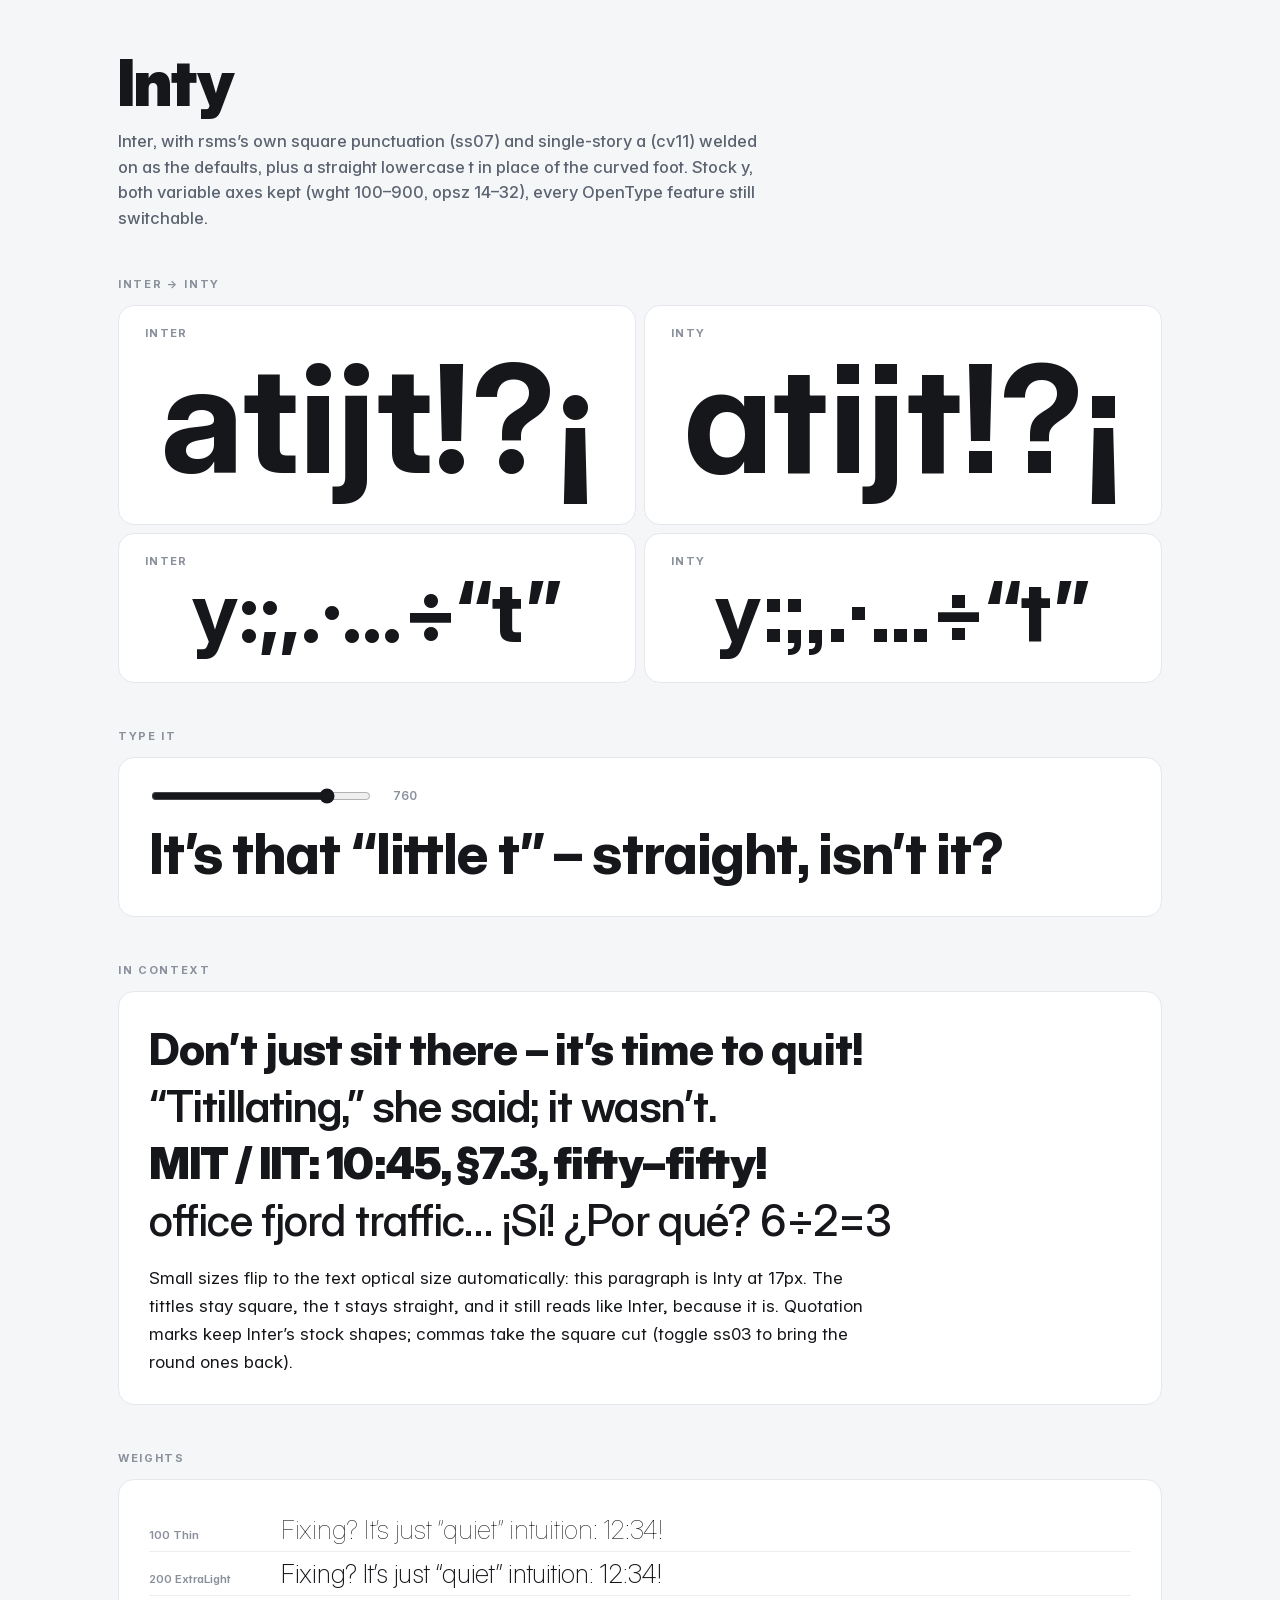
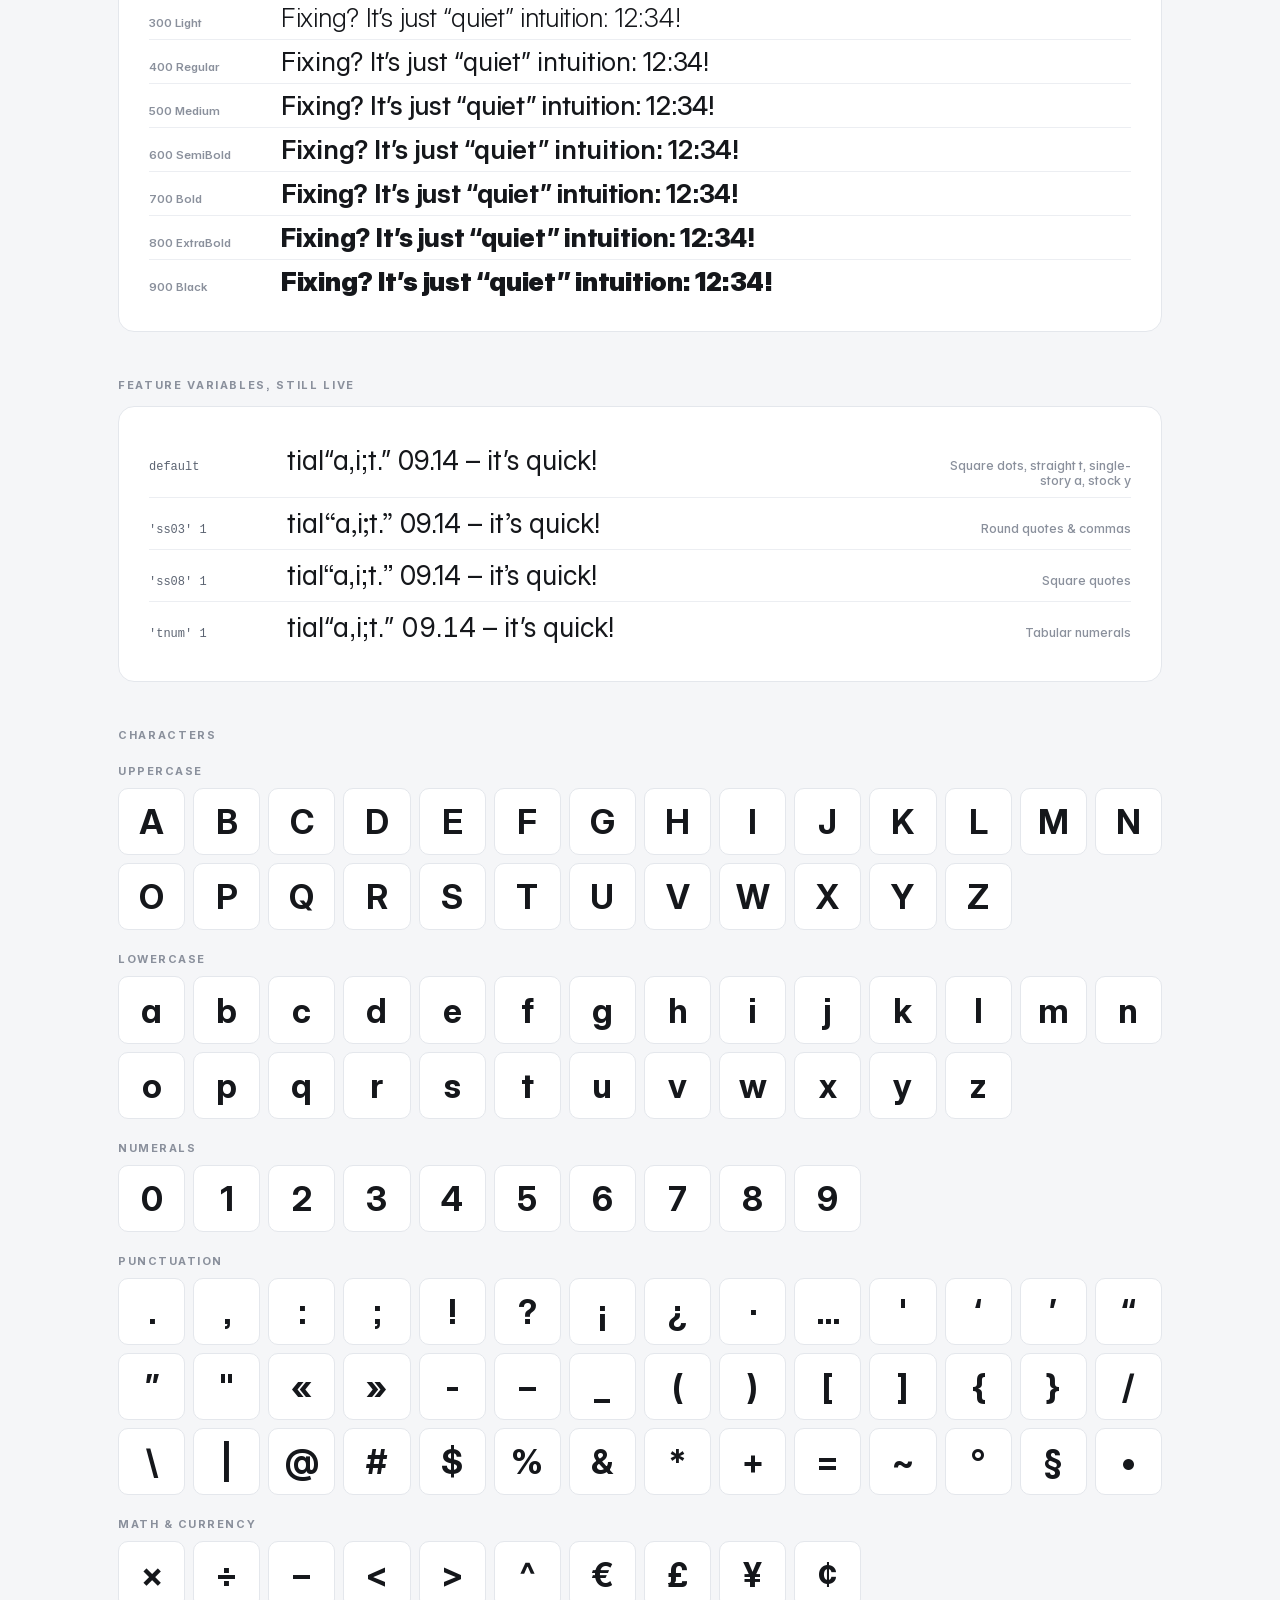
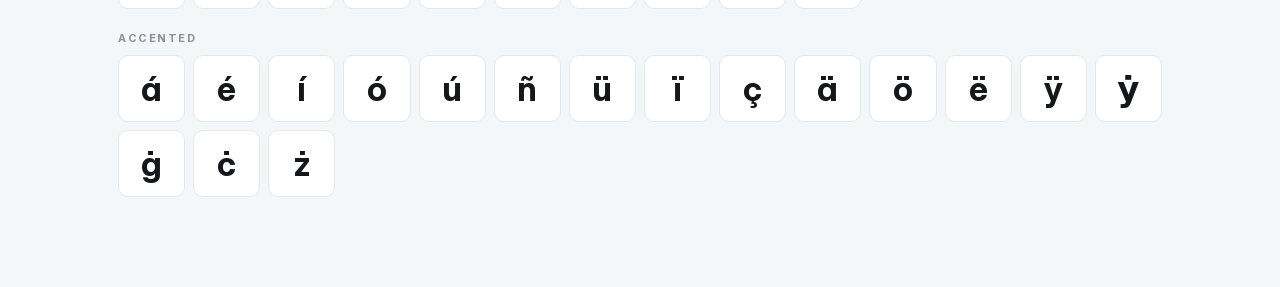
==== inty/index.html @ ab29db09 "Add Inty: variable Inter w/ ss07+cv11 frozen and straight t; update skill doc" ====
<!doctype html>
<html lang="en"><head><meta charset="utf-8">
<meta name="viewport" content="width=device-width,initial-scale=1">
<title>Inty — Inter, squared and straightened</title>
<style>
@font-face { font-family:"Inty"; font-style:normal; font-weight:100 900; src:url("[data-uri]") format("woff2"); }
@font-face { font-family:"InterStock"; font-style:normal; font-weight:100 900; src:url("[data-uri]") format("woff2"); }
*{box-sizing:border-box}
body{margin:0;background:#f5f6f8;color:#15171b;font-family:'Inty',system-ui,sans-serif;-webkit-font-smoothing:antialiased}
.wrap{max-width:1100px;margin:0 auto;padding:44px 28px 90px}
h1{font-weight:900;font-size:64px;letter-spacing:-.03em;margin:0}
.sub{color:#5c6472;font-weight:500;font-size:16.5px;margin:8px 0 0;max-width:660px;line-height:1.55}
.label{font-size:11px;letter-spacing:.15em;text-transform:uppercase;color:#8a909c;font-weight:700;margin:46px 0 14px}
.card{background:#fff;border:1px solid #e4e7ec;border-radius:16px;padding:28px 30px}
.cmp{display:grid;grid-template-columns:1fr 1fr;gap:8px}
.cmp>div{background:#fff;border:1px solid #e4e7ec;border-radius:16px;padding:20px 26px 26px;text-align:center}
.cmp .who{font-size:11px;letter-spacing:.12em;text-transform:uppercase;font-weight:700;color:#8a909c;text-align:left}
.huge{font-size:150px;line-height:1.05;font-weight:700;letter-spacing:.005em}
.inter{font-family:'InterStock',sans-serif}
.big-line{font-size:44px;font-weight:800;letter-spacing:-.02em;line-height:1.25;margin:2px 0}
.lrow{display:flex;align-items:baseline;gap:16px;padding:6px 0;border-bottom:1px solid #eceef2}
.lrow:last-child{border-bottom:0}
.lmeta{flex:0 0 116px;font-size:11.5px;color:#8a909c;font-weight:600}
.lsample{font-size:26px;letter-spacing:-.01em}
.glabel{font-size:11px;letter-spacing:.14em;text-transform:uppercase;color:#8a909c;font-weight:700;margin:22px 0 10px}
.grid{display:grid;grid-template-columns:repeat(auto-fill,minmax(64px,1fr));gap:8px}
.cell{background:#fff;border:1px solid #e4e7ec;border-radius:10px;aspect-ratio:1;display:flex;align-items:center;justify-content:center;font-size:34px;font-weight:700}
.frow{display:flex;align-items:baseline;gap:18px;padding:9px 0;border-bottom:1px solid #eceef2}
.frow:last-child{border-bottom:0}
.frow code{flex:0 0 120px;font-size:12px;color:#5c6472;font-family:ui-monospace,monospace}
.fsample{font-size:27px;flex:1}
.fdesc{font-size:12.5px;color:#8a909c;font-weight:500;text-align:right;flex:0 0 200px}
.pg{font-size:17px;line-height:1.65;font-weight:400;margin:0;max-width:72ch}
.playground{display:flex;gap:20px;align-items:center;margin-bottom:14px}
.playground input[type=range]{flex:0 0 220px;accent-color:#15171b}
#wv{font-size:12px;color:#8a909c;font-weight:600;flex:0 0 40px;font-variant-numeric:tabular-nums}
#play{font-size:56px;font-weight:760;border:0;outline:0;background:transparent;width:100%;font-family:'Inty';letter-spacing:-.02em;color:#15171b;padding:0}
@media(max-width:760px){.cmp{grid-template-columns:1fr}h1{font-size:44px}.huge{font-size:96px}}
</style></head>
<body><div class="wrap">
<h1>Inty</h1>
<p class="sub">Inter, with rsms&#8217;s own square punctuation (ss07) and single-story a (cv11) welded on as the defaults, plus a straight lowercase t in place of the curved foot. Stock y, both variable axes kept (wght 100&ndash;900, opsz 14&ndash;32), every OpenType feature still switchable.</p>

<div class="label">Inter &rarr; Inty</div>
<div class="cmp">
  <div><div class="who">Inter</div><div class="huge inter">atijt!?¡</div></div>
  <div><div class="who">Inty</div><div class="huge">atijt!?¡</div></div>
</div>
<div class="cmp" style="margin-top:8px">
  <div><div class="who">Inter</div><div class="huge inter" style="font-size:84px">y:;,.&middot;&hellip;&divide;“t”</div></div>
  <div><div class="who">Inty</div><div class="huge" style="font-size:84px">y:;,.&middot;&hellip;&divide;“t”</div></div>
</div>

<div class="label">Type it</div>
<div class="card">
  <div class="playground">
    <input type="range" id="w" min="100" max="900" value="760" step="10" oninput="p.style.fontWeight=this.value;wv.textContent=this.value">
    <span id="wv">760</span>
  </div>
  <input id="play" name="play" value="It’s that “little t” – straight, isn’t it?" spellcheck="false">
</div>
<script>const p=document.getElementById('play');</script>

<div class="label">In context</div>
<div class="card">
  <div class="big-line">Don’t just sit there – it’s time to quit!</div>
  <div class="big-line" style="font-weight:600">“Titillating,” she said; it wasn’t.</div>
  <div class="big-line" style="font-weight:900">MIT / IIT: 10:45, §7.3, fifty–fifty!</div>
  <div class="big-line" style="font-weight:500">office fjord traffic… ¡Sí! ¿Por qué? 6÷2=3</div>
  <p class="pg" style="margin-top:16px">Small sizes flip to the text optical size automatically: this paragraph is Inty at 17px. The tittles stay square, the t stays straight, and it still reads like Inter, because it is. Quotation marks keep Inter&#8217;s stock shapes; commas take the square cut (toggle ss03 to bring the round ones back).</p>
</div>

<div class="label">Weights</div>
<div class="card"><div class="lrow"><span class="lmeta">100 Thin</span>
    <span class="lsample" style="font-weight:100">Fixing? It’s just “quiet” intuition: 12:34!</span></div><div class="lrow"><span class="lmeta">200 ExtraLight</span>
    <span class="lsample" style="font-weight:200">Fixing? It’s just “quiet” intuition: 12:34!</span></div><div class="lrow"><span class="lmeta">300 Light</span>
    <span class="lsample" style="font-weight:300">Fixing? It’s just “quiet” intuition: 12:34!</span></div><div class="lrow"><span class="lmeta">400 Regular</span>
    <span class="lsample" style="font-weight:400">Fixing? It’s just “quiet” intuition: 12:34!</span></div><div class="lrow"><span class="lmeta">500 Medium</span>
    <span class="lsample" style="font-weight:500">Fixing? It’s just “quiet” intuition: 12:34!</span></div><div class="lrow"><span class="lmeta">600 SemiBold</span>
    <span class="lsample" style="font-weight:600">Fixing? It’s just “quiet” intuition: 12:34!</span></div><div class="lrow"><span class="lmeta">700 Bold</span>
    <span class="lsample" style="font-weight:700">Fixing? It’s just “quiet” intuition: 12:34!</span></div><div class="lrow"><span class="lmeta">800 ExtraBold</span>
    <span class="lsample" style="font-weight:800">Fixing? It’s just “quiet” intuition: 12:34!</span></div><div class="lrow"><span class="lmeta">900 Black</span>
    <span class="lsample" style="font-weight:900">Fixing? It’s just “quiet” intuition: 12:34!</span></div></div>

<div class="label">Feature variables, still live</div>
<div class="card"><div class="frow"><code>default</code>
    <span class="fsample" style="">tial“a,i;t.” 09.14 – it’s quick!</span>
    <span class="fdesc">Square dots, straight t, single-story a, stock y</span></div><div class="frow"><code>'ss03' 1</code>
    <span class="fsample" style="font-feature-settings:'ss03' 1">tial“a,i;t.” 09.14 – it’s quick!</span>
    <span class="fdesc">Round quotes &amp; commas</span></div><div class="frow"><code>'ss08' 1</code>
    <span class="fsample" style="font-feature-settings:'ss08' 1">tial“a,i;t.” 09.14 – it’s quick!</span>
    <span class="fdesc">Square quotes</span></div><div class="frow"><code>'tnum' 1</code>
    <span class="fsample" style="font-feature-settings:'tnum' 1">tial“a,i;t.” 09.14 – it’s quick!</span>
    <span class="fdesc">Tabular numerals</span></div></div>

<div class="label">Characters</div>
<div class="glabel">Uppercase</div><div class="grid"><div class="cell">A</div><div class="cell">B</div><div class="cell">C</div><div class="cell">D</div><div class="cell">E</div><div class="cell">F</div><div class="cell">G</div><div class="cell">H</div><div class="cell">I</div><div class="cell">J</div><div class="cell">K</div><div class="cell">L</div><div class="cell">M</div><div class="cell">N</div><div class="cell">O</div><div class="cell">P</div><div class="cell">Q</div><div class="cell">R</div><div class="cell">S</div><div class="cell">T</div><div class="cell">U</div><div class="cell">V</div><div class="cell">W</div><div class="cell">X</div><div class="cell">Y</div><div class="cell">Z</div></div><div class="glabel">Lowercase</div><div class="grid"><div class="cell">a</div><div class="cell">b</div><div class="cell">c</div><div class="cell">d</div><div class="cell">e</div><div class="cell">f</div><div class="cell">g</div><div class="cell">h</div><div class="cell">i</div><div class="cell">j</div><div class="cell">k</div><div class="cell">l</div><div class="cell">m</div><div class="cell">n</div><div class="cell">o</div><div class="cell">p</div><div class="cell">q</div><div class="cell">r</div><div class="cell">s</div><div class="cell">t</div><div class="cell">u</div><div class="cell">v</div><div class="cell">w</div><div class="cell">x</div><div class="cell">y</div><div class="cell">z</div></div><div class="glabel">Numerals</div><div class="grid"><div class="cell">0</div><div class="cell">1</div><div class="cell">2</div><div class="cell">3</div><div class="cell">4</div><div class="cell">5</div><div class="cell">6</div><div class="cell">7</div><div class="cell">8</div><div class="cell">9</div></div><div class="glabel">Punctuation</div><div class="grid"><div class="cell">.</div><div class="cell">,</div><div class="cell">:</div><div class="cell">;</div><div class="cell">!</div><div class="cell">?</div><div class="cell">¡</div><div class="cell">¿</div><div class="cell">·</div><div class="cell">…</div><div class="cell">'</div><div class="cell">‘</div><div class="cell">’</div><div class="cell">“</div><div class="cell">”</div><div class="cell">"</div><div class="cell">«</div><div class="cell">»</div><div class="cell">-</div><div class="cell">–</div><div class="cell">_</div><div class="cell">(</div><div class="cell">)</div><div class="cell">[</div><div class="cell">]</div><div class="cell">{</div><div class="cell">}</div><div class="cell">/</div><div class="cell">\</div><div class="cell">|</div><div class="cell">@</div><div class="cell">#</div><div class="cell">$</div><div class="cell">%</div><div class="cell">&amp;</div><div class="cell">*</div><div class="cell">+</div><div class="cell">=</div><div class="cell">~</div><div class="cell">°</div><div class="cell">§</div><div class="cell">•</div></div><div class="glabel">Math & currency</div><div class="grid"><div class="cell">×</div><div class="cell">÷</div><div class="cell">−</div><div class="cell">&lt;</div><div class="cell">&gt;</div><div class="cell">^</div><div class="cell">€</div><div class="cell">£</div><div class="cell">¥</div><div class="cell">¢</div></div><div class="glabel">Accented</div><div class="grid"><div class="cell">á</div><div class="cell">é</div><div class="cell">í</div><div class="cell">ó</div><div class="cell">ú</div><div class="cell">ñ</div><div class="cell">ü</div><div class="cell">ï</div><div class="cell">ç</div><div class="cell">ä</div><div class="cell">ö</div><div class="cell">ë</div><div class="cell">ÿ</div><div class="cell">ẏ</div><div class="cell">ġ</div><div class="cell">ċ</div><div class="cell">ż</div></div>

</div></body></html>
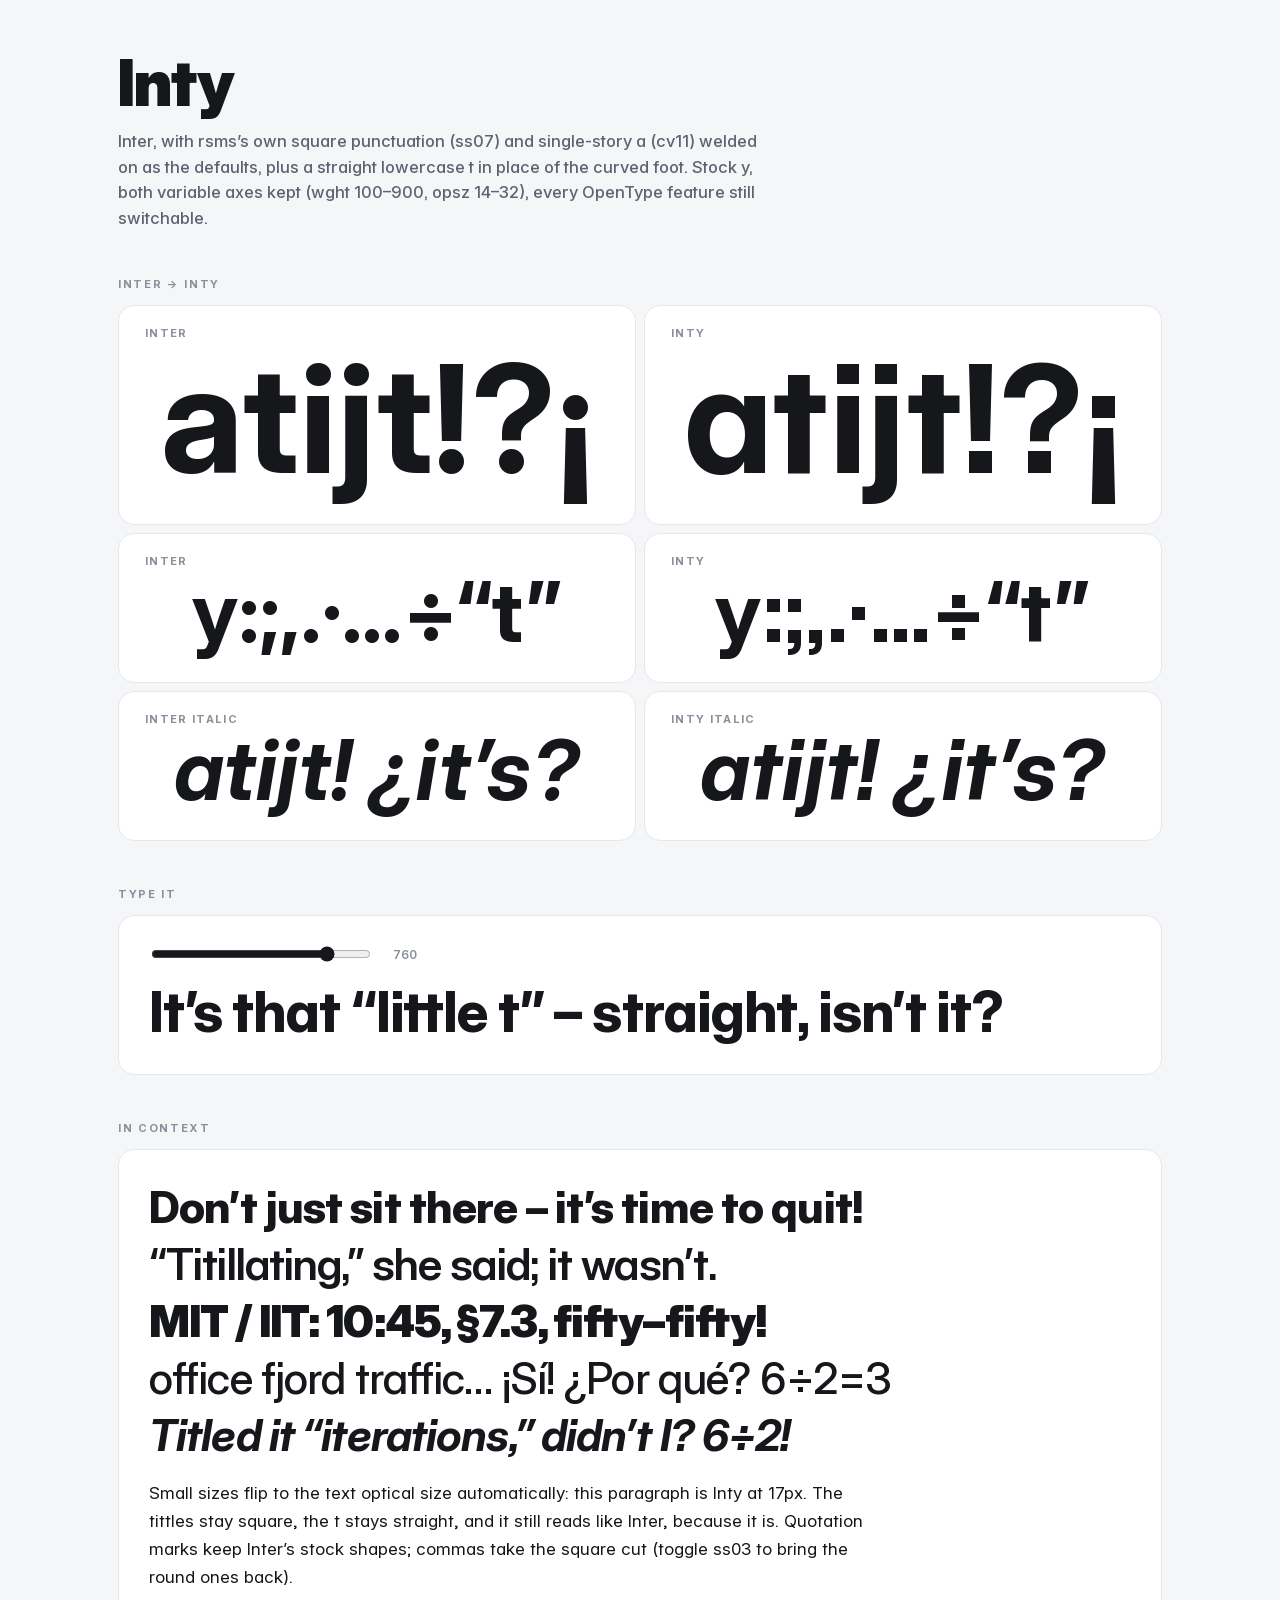
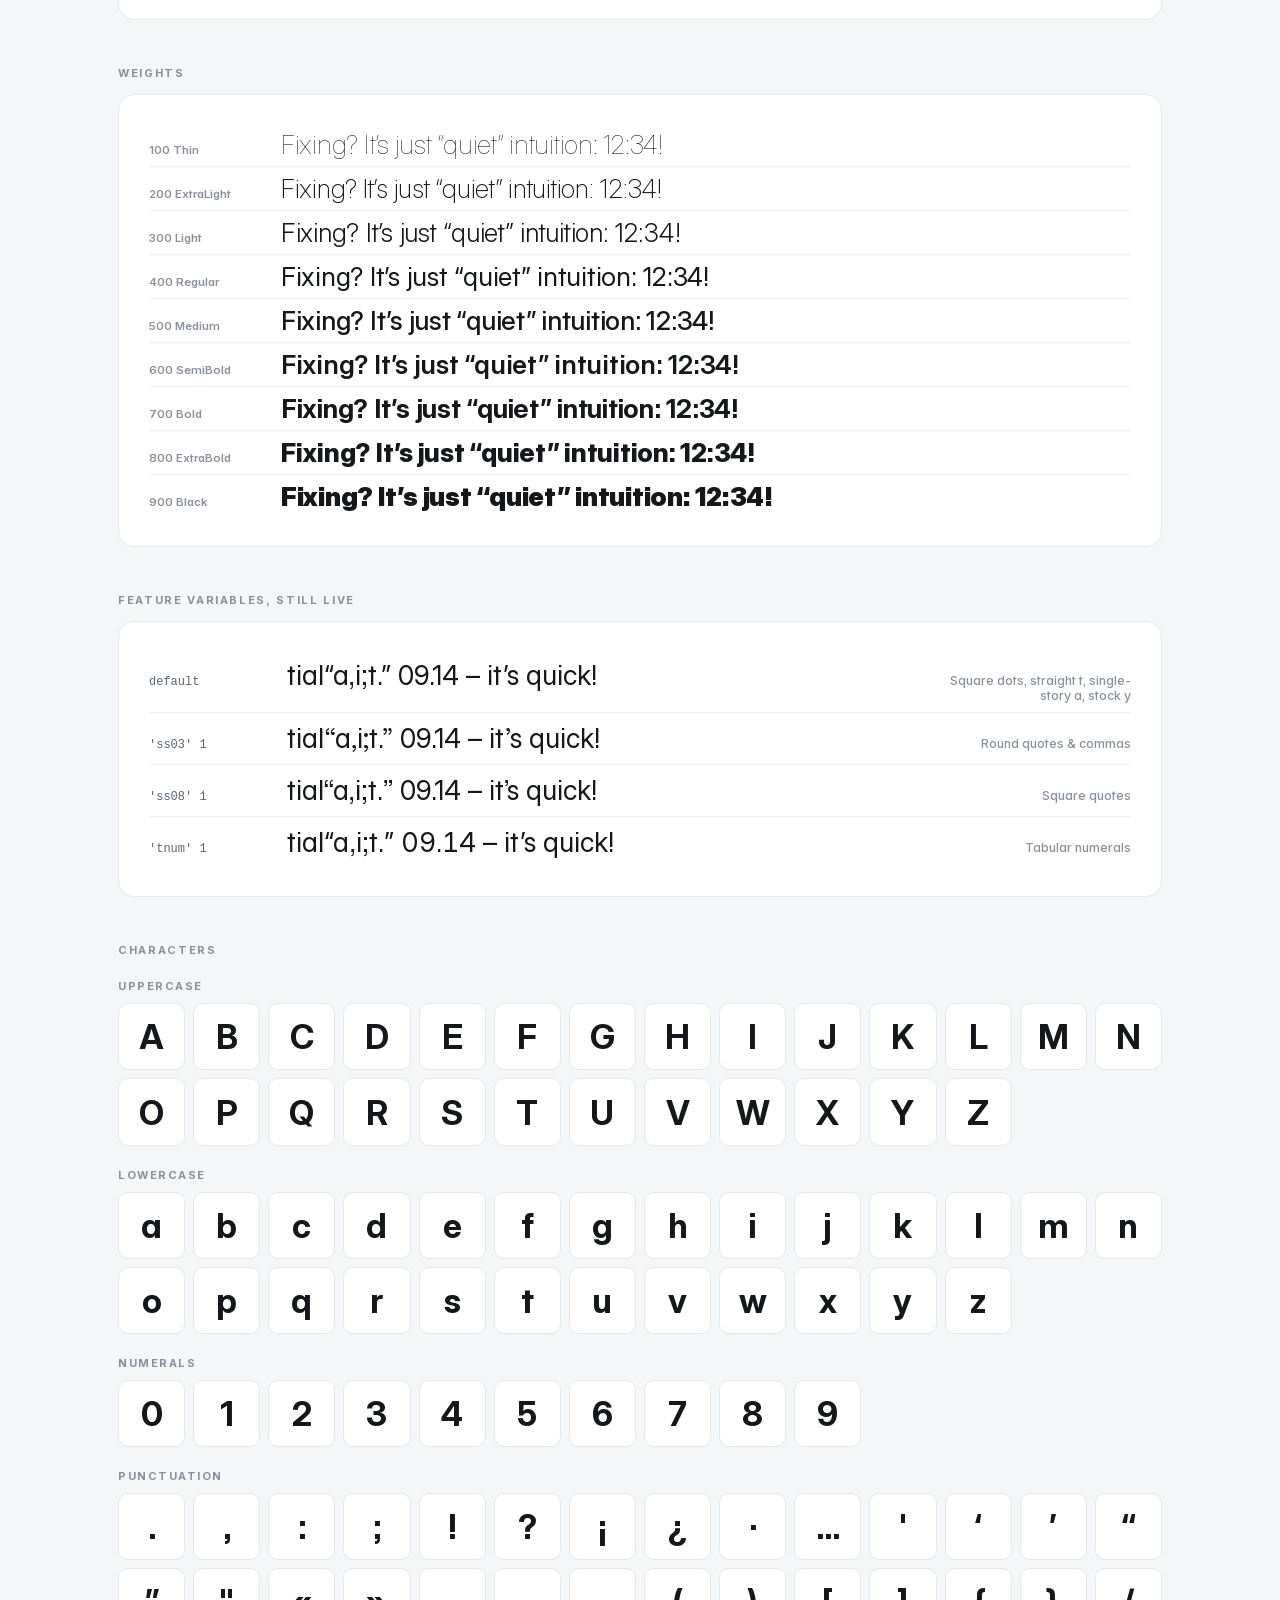
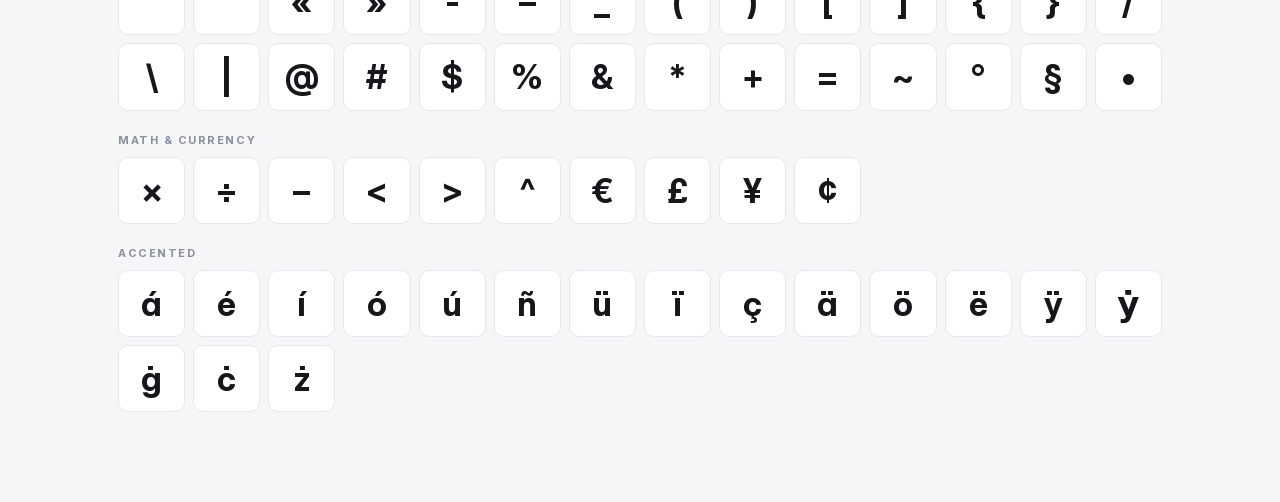
==== commit 24e5267b: "Add Inty Italic: same ss07 freeze + straight t at italic angle" ====
--- a/inty/index.html
+++ b/inty/index.html
@@ -3,8 +3,10 @@
 <meta name="viewport" content="width=device-width,initial-scale=1">
 <title>Inty — Inter, squared and straightened</title>
 <style>
-@font-face { font-family:"Inty"; font-style:normal; font-weight:100 900; src:url("[data-uri]") format("woff2"); }
-@font-face { font-family:"InterStock"; font-style:normal; font-weight:100 900; src:url("[data-uri]